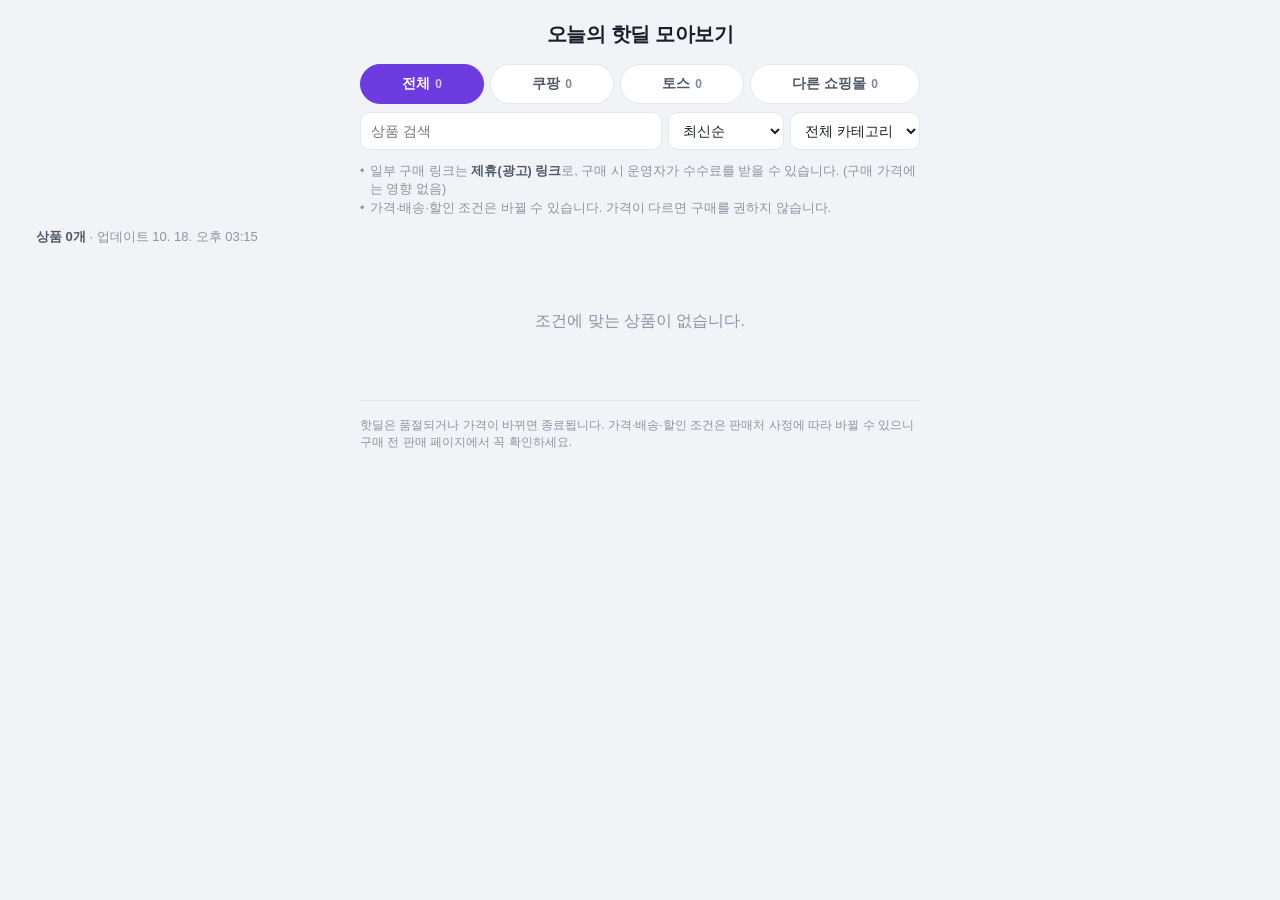
==== index.html @ 875ff8ff "핫딜 홈페이지 첫 업로드 (HOTDEAL HUB V2)" ====
<!doctype html>
<html lang="ko">
<head>
<meta charset="utf-8">
<meta name="viewport" content="width=device-width, initial-scale=1">
<title>오늘의 핫딜 모아보기</title>
<meta name="description" content="관리자가 직접 확인한 핫딜 모음">
<link rel="stylesheet" href="style.css">
</head>
<body>
<div class="page">
<header class="top">
  <h1>오늘의 핫딜 모아보기</h1>
  <a class="openchat" id="openchat" hidden target="_blank" rel="noopener noreferrer">🔥 실시간 핫딜방 입장하기</a>
</header>
<div class="controls-wrap">
  <section class="controls" aria-label="상품 찾기">
    <div class="chips" id="malls" role="group" aria-label="쇼핑몰"></div>
    <div class="filters">
      <input id="q" type="search" placeholder="상품 검색" aria-label="상품 검색">
      <select id="sort" aria-label="정렬">
        <option value="latest">최신순</option>
        <option value="price_asc">낮은 가격순</option>
        <option value="price_desc">높은 가격순</option>
        <option value="discount">할인율순</option>
      </select>
      <select id="category" aria-label="카테고리"><option value="">전체 카테고리</option></select>
    </div>
  </section>
</div>
<ul class="notices">
  <li class="ad-notice" role="note">일부 구매 링크는 <strong>제휴(광고) 링크</strong>로, 구매 시 운영자가 수수료를 받을 수 있습니다. (구매 가격에는 영향 없음)</li>
  <li>가격·배송·할인 조건은 바뀔 수 있습니다. 가격이 다르면 구매를 권하지 않습니다.</li>
</ul>
<main>
  <p class="count"><span id="count"></span> <span class="updated" id="updated"></span></p>
  <section class="grid" id="grid" aria-live="polite"></section>
  <p class="empty" id="empty" hidden>조건에 맞는 상품이 없습니다.</p>
</main>
<footer class="foot">
  핫딜은 품절되거나 가격이 바뀌면 종료됩니다. 가격·배송·할인 조건은 판매처 사정에 따라 바뀔 수 있으니 구매 전 판매 페이지에서 꼭 확인하세요.
</footer>
</div>
<a href="#" class="to-top" id="to-top" hidden aria-label="맨 위로">↑</a>
<script src="deals.js"></script>
<script src="app.js"></script>
</body>
</html>
---- style.css ----
:root {
  --bg: #f2f3f6; --card: #fff; --text: #191f28; --sub: #4e5968; --muted: #8b95a1; --line: #e5e8eb;
  --accent: #f04452; --buy: #f04452; --buy-ink: #fff; --tab: #fff; --tab-on: #6c3ce1; --tab-on-ink: #fff;
  --cond-bg: #f2f4f6; --card-cond-bg: #eef4ff; --card-cond-ink: #1b64da; --free: #0a8f5a;
  --warn: #c2410c; --thumb-bg: #fff; --shadow: 0 1px 3px rgba(0,0,0,.05), 0 2px 10px rgba(0,0,0,.04);
}
@media (prefers-color-scheme: dark) {
  :root {
    --bg: #101418; --card: #1a1f26; --text: #eef1f4; --sub: #c3cad3; --muted: #8b95a1; --line: #2a313b;
    --tab: #1a1f26; --tab-on: #8b5cf6; --cond-bg: #232a33; --card-cond-bg: #1c2a44; --card-cond-ink: #8fb6ff;
    --free: #34d399; --warn: #fb923c; --thumb-bg: #f7f8fa; --shadow: none;
  }
}
* { box-sizing: border-box; }
html { scroll-behavior: smooth; }
body { margin: 0; background: var(--bg); color: var(--text);
  font-family: -apple-system, BlinkMacSystemFont, "Apple SD Gothic Neo", "Malgun Gothic", "Noto Sans KR", sans-serif;
  line-height: 1.4; -webkit-text-size-adjust: 100%; }

/* 모바일은 한 줄 목록, PC는 같은 카드를 2~3열로. 전체 폭은 1240px 까지만 넓힌다 */
.page { max-width: 1240px; margin: 0 auto; padding: 0 16px; }

.top { max-width: 560px; margin: 0 auto; padding: 20px 0 4px; display: flex; flex-direction: column; gap: 14px; }
.top h1 { margin: 0; font-size: 20px; font-weight: 800; letter-spacing: -0.02em; text-align: center; }
.openchat { display: block; background: #fee500; color: #191919; text-decoration: none; font-weight: 800; font-size: 16px;
  text-align: center; padding: 15px 16px; border-radius: 14px; box-shadow: 0 2px 8px rgba(254,229,0,.45); }
.openchat:hover { filter: brightness(.97); }
.openchat[hidden] { display: none; }

.controls-wrap { position: sticky; top: 0; z-index: 10; background: var(--bg); margin: 0 -16px; padding: 0 16px; }
.controls-wrap.stuck { box-shadow: 0 4px 12px rgba(0,0,0,.06); }
.controls { max-width: 560px; margin: 0 auto; padding: 12px 0 10px; display: flex; flex-direction: column; gap: 8px; }
.chips { display: flex; gap: 6px; overflow-x: auto; scrollbar-width: none; }
.chips::-webkit-scrollbar { display: none; }
.chip { flex: 1 0 auto; font: inherit; font-size: 14px; font-weight: 700; border: 1px solid var(--line); background: var(--tab);
  color: var(--sub); padding: 9px 16px; border-radius: 999px; cursor: pointer; }
.chip[aria-pressed="true"] { background: var(--tab-on); color: var(--tab-on-ink); border-color: var(--tab-on); }
.filters { display: grid; grid-template-columns: minmax(0, 1fr) auto auto; gap: 6px; }
.filters input, .filters select { font: inherit; font-size: 14px; height: 38px; padding: 0 10px; border: 1px solid var(--line);
  border-radius: 10px; background: var(--card); color: var(--text); min-width: 0; }
.filters select { max-width: 130px; }

.notices { max-width: 560px; margin: 2px auto 0; padding: 0; list-style: none; color: var(--muted); font-size: 12.5px; line-height: 1.5; }
.notices li { padding-left: 10px; position: relative; }
.notices li::before { content: "•"; position: absolute; left: 0; }
.notices strong { color: var(--sub); font-weight: 600; }

.count { max-width: 560px; margin: 10px auto 8px; color: var(--muted); font-size: 13px; }
.count #count { color: var(--sub); font-weight: 700; }

.grid { display: grid; grid-template-columns: 1fr; gap: 10px; max-width: 560px; margin: 0 auto; }

/* 상품 카드: 카드 아무 곳이나 누르면 구매 링크, 원글 링크만 따로 */
.card { position: relative; background: var(--card); border-radius: 14px; box-shadow: var(--shadow); border: 1px solid var(--line);
  display: grid; grid-template-columns: 96px minmax(0, 1fr); gap: 12px; padding: 12px; min-width: 0; }
.card:hover { border-color: #c9ced6; }
.thumb { position: relative; width: 96px; height: 96px; border-radius: 10px; overflow: hidden; background: var(--thumb-bg);
  border: 1px solid var(--line); align-self: start; }
.thumb img { position: absolute; inset: 0; width: 100%; height: 100%; object-fit: contain; display: block; }
.thumb img.placeholder { object-fit: cover; }
.sold-mask { position: absolute; inset: 0; background: rgba(255,255,255,.65); display: grid; place-items: center; }
.sold-mask span { background: #333d4b; color: #fff; font-weight: 700; padding: 3px 10px; border-radius: 999px; font-size: 12px; }

.body { display: flex; flex-direction: column; gap: 4px; min-width: 0; }
.head { display: flex; align-items: center; gap: 6px; font-size: 12px; color: var(--muted); min-width: 0; }
.mall { font-weight: 700; color: var(--sub); flex: none; }
.cat { white-space: nowrap; overflow: hidden; text-overflow: ellipsis; min-width: 0; }
.cat::before { content: "· "; }
.time { margin-left: auto; flex: none; }
.title { font-size: 15px; font-weight: 600; margin: 0; line-height: 1.4; min-height: calc(1.4em * 2);
  display: -webkit-box; -webkit-line-clamp: 2; -webkit-box-orient: vertical; overflow: hidden; word-break: keep-all; overflow-wrap: anywhere; }
.price { display: flex; align-items: baseline; flex-wrap: wrap; column-gap: 6px; }
.rate { color: var(--accent); font-weight: 800; font-size: 17px; }
.sale { font-weight: 800; font-size: 19px; letter-spacing: -0.02em; }
.sale.none { font-size: 15px; color: var(--warn); }
.regular { color: var(--muted); text-decoration: line-through; font-size: 12.5px; }
.conds { margin: 2px 0 0; padding: 0; list-style: none; display: flex; flex-wrap: wrap; gap: 4px; }
.conds li { font-size: 12px; line-height: 1.35; background: var(--cond-bg); color: var(--sub); border-radius: 6px; padding: 3px 7px; max-width: 100%; }
.conds li b { font-weight: 700; }
.conds li.ship.free { color: var(--free); font-weight: 700; }
.conds li.ship.unknown { color: var(--warn); }
.conds li.card-cond { background: var(--card-cond-bg); color: var(--card-cond-ink); }

.actions { margin-top: auto; padding-top: 4px; display: flex; align-items: flex-end; justify-content: space-between; gap: 8px; }
.src-row { position: relative; z-index: 2; min-width: 0; overflow: hidden; }
.src { max-width: 100%; overflow: hidden; text-overflow: ellipsis; font-size: 12.5px; color: var(--muted); text-decoration: underline; text-underline-offset: 2px; white-space: nowrap; padding: 7px 0; display: inline-block; }
.src:hover { color: var(--sub); }
.buy-box { display: flex; align-items: center; gap: 8px; flex: none; }
.buy { order: 2; display: inline-block; background: var(--buy); color: var(--buy-ink); text-decoration: none; font-weight: 800;
  font-size: 14px; padding: 7px 16px; border-radius: 999px; }
.buy::after { content: ""; position: absolute; inset: 0; border-radius: 14px; } /* 카드 전체를 누를 수 있게 */
.card:hover .buy { filter: brightness(.95); }
.buy.off { background: #8b95a1; }
.aff { font-size: 10.5px; color: var(--muted); white-space: nowrap; }
.card.soldout .title, .card.soldout .price { opacity: .55; }

.empty { text-align: center; color: var(--muted); padding: 40px 0; }
.to-top { position: fixed; right: 16px; bottom: 20px; width: 44px; height: 44px; border-radius: 50%; background: var(--text);
  color: var(--bg); display: grid; place-items: center; text-decoration: none; font-size: 20px; box-shadow: 0 4px 12px rgba(0,0,0,.2); z-index: 20; }
.to-top[hidden] { display: none; }
.foot { max-width: 560px; margin: 28px auto 0; padding: 16px 0 32px; color: var(--muted); font-size: 12px; border-top: 1px solid var(--line); }

/* 태블릿·PC: 같은 카드를 여러 열로 (820px ≈ 2열, 1240px 이상 3열) */
@media (min-width: 760px) {
  .grid { max-width: none; grid-template-columns: repeat(auto-fill, minmax(340px, 1fr)); gap: 14px; }
  .count { max-width: none; }
  .card { grid-template-columns: 112px minmax(0, 1fr); padding: 14px; gap: 14px; }
  .thumb { width: 112px; height: 112px; }
}
@media (max-width: 360px) {
  .page { padding: 0 12px; }
  .controls-wrap { margin: 0 -12px; padding: 0 12px; }
  .card { grid-template-columns: 80px minmax(0, 1fr); gap: 10px; padding: 10px; }
  .thumb { width: 80px; height: 80px; }
  .filters { grid-template-columns: 1fr 1fr; }
  .filters input { grid-column: 1 / -1; }
  .filters select { max-width: none; }
  .chip { padding: 8px 12px; font-size: 13px; }
}

/* 쿠팡·토스 고지 문장은 일반 안내보다 진하게 */
.notices li.disclosure { color: var(--sub); font-weight: 600; }
.chip .n { margin-left: 5px; font-size: 12px; font-weight: 600; opacity: .7; }
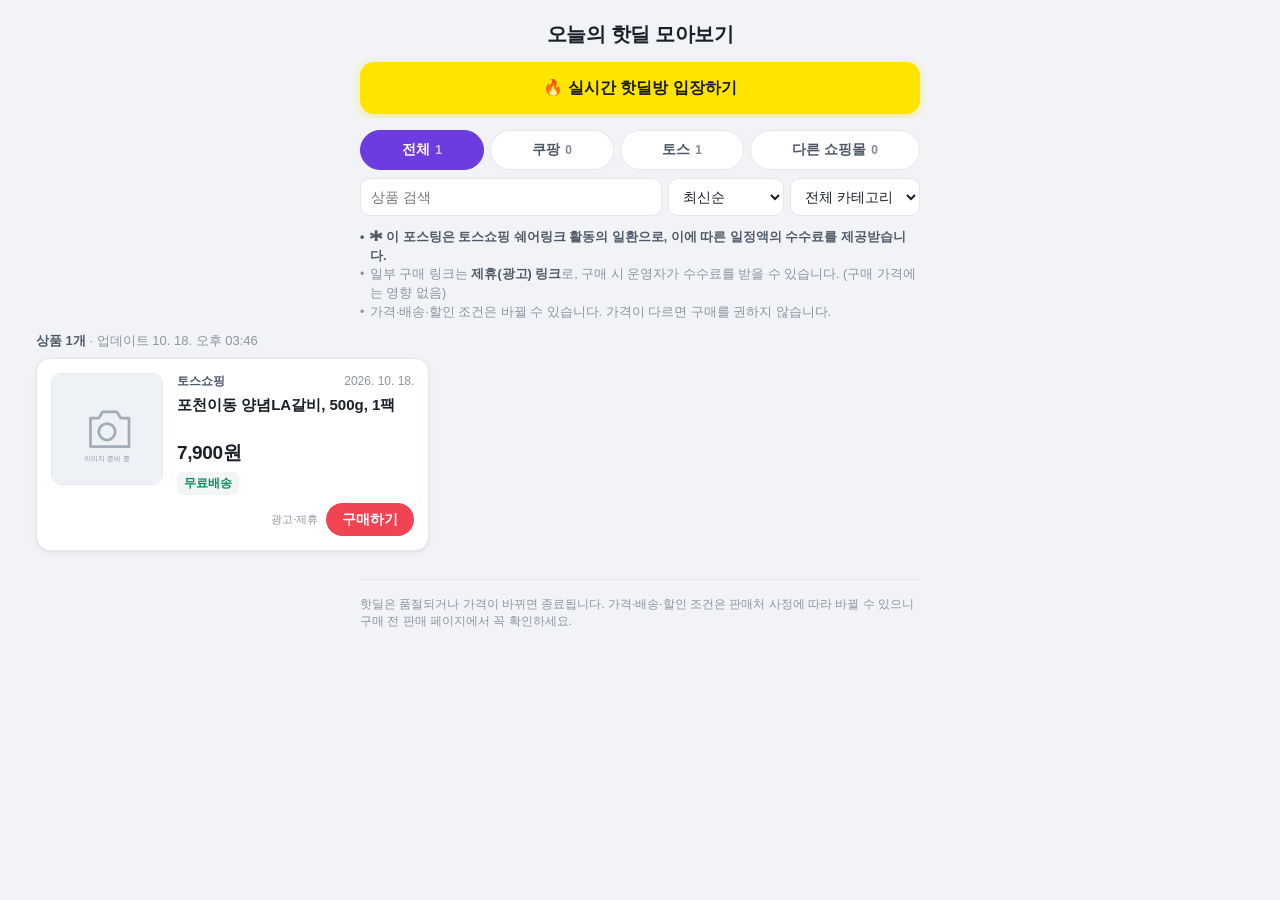
==== commit a6194ade: "핫딜 업데이트: 최신 상품이 바로 보이도록 수정" ====
--- a/index.html
+++ b/index.html
@@ -5,7 +5,7 @@
 <meta name="viewport" content="width=device-width, initial-scale=1">
 <title>오늘의 핫딜 모아보기</title>
 <meta name="description" content="관리자가 직접 확인한 핫딜 모음">
-<link rel="stylesheet" href="style.css">
+<link rel="stylesheet" href="style.css?v=0ab38799c9">
 </head>
 <body>
 <div class="page">
@@ -43,6 +43,6 @@
 </div>
 <a href="#" class="to-top" id="to-top" hidden aria-label="맨 위로">↑</a>
 <script src="deals.js"></script>
-<script src="app.js"></script>
+<script src="app.js?v=515d809c9c"></script>
 </body>
 </html>
